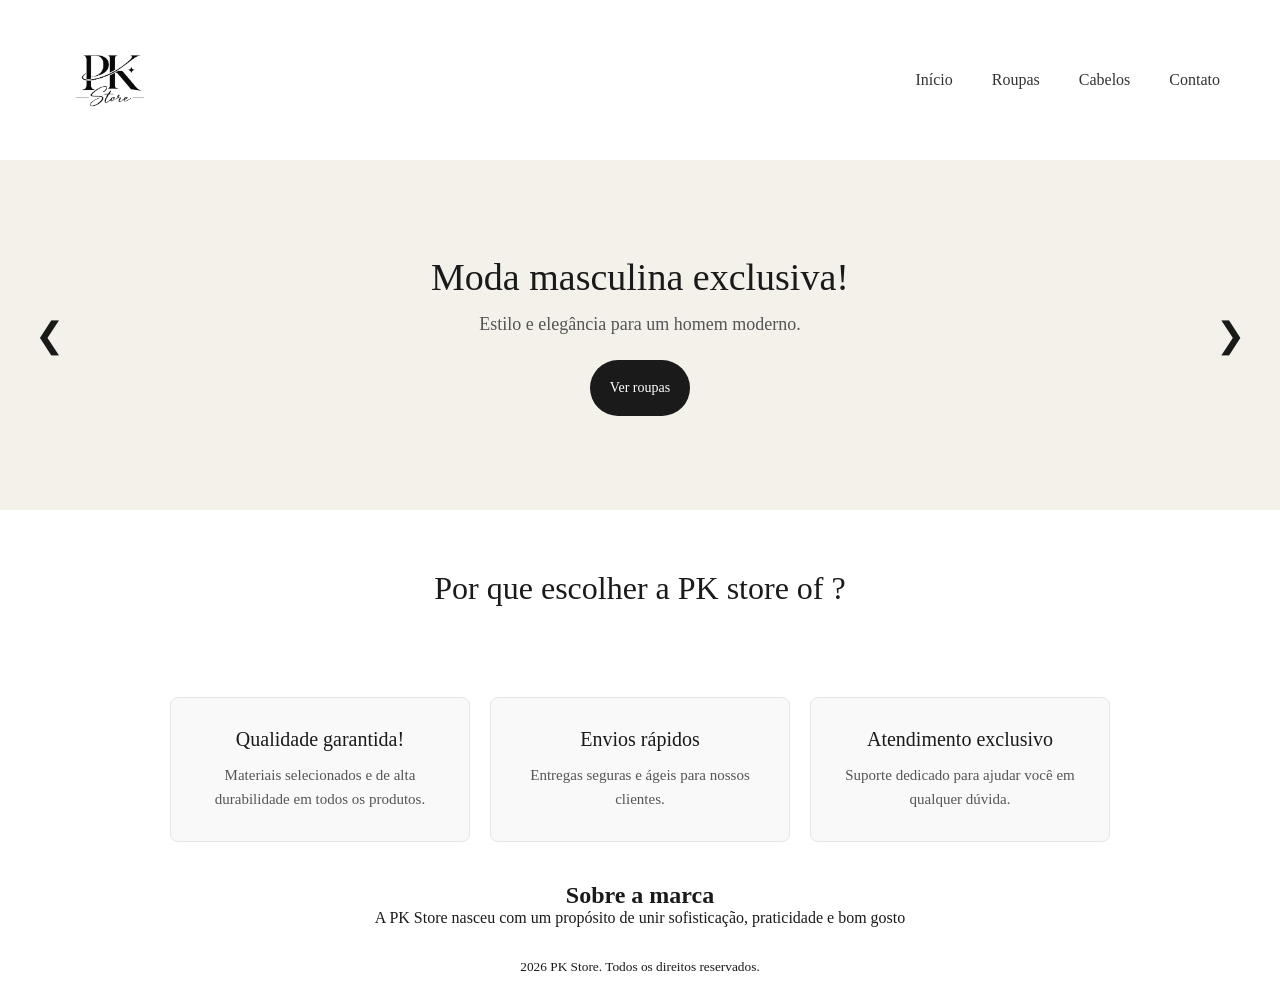
==== index.html @ 9c10cbef "pkstore" ====
<!DOCTYPE html>
<html lang="pt-BR">
    <head>
        <meta charset="UTF-8" />
        <title>PK.STORE.OF</title>
        <link rel="stylesheet" href=".css/style.css">
    </head>
    <body>
        <header id="inicio">
              <img src="assets/img/Logotipo Minimalista PK Store (1) (1).png" alt="Foto da logo tipo da marca, escrito Pk store">
            <section id="itens-head">
                <a href="index.html">Início</a>
                <a href="pages/roupas.html">Roupas</a>
                <a href="pages/cabelos.html">Cabelos</a>
                <a href="pages/contato.html">Contato</a>
            </section>
            </header>

        <main>
           <section id="carrossel">
    <article class="banner ativo">
        <h1>Moda masculina exclusiva!</h1>
        <p>Estilo e elegância para um homem moderno.</p>
        <a class="botao" href="pages/roupas.html">Ver roupas</a>
    </article>

    <article class="banner">
        <h1>Produtos para Cabelos Premium</h1>
        <p>O cuidado ideal para o seu visual todos os dias.</p>
        <a class="botao" href="pages/cabelos.html">Ver cabelos</a>
    </article>

    <article class="banner" id="banner-geral">
                    <h1>Seu estilo do topo aos pés</h1>
                    <p>Da cabeça às roupas. Encontre tudo o que você precisa na PK Store.</p>
                    <a class="botao" href="#secao-sobre">Conhecer marca</a>
                </article>

    <button class="botao-carrossel esquerda" onclick="mudarBanner(-1)">&#10094;</button>
    <button class="botao-carrossel direita" onclick="mudarBanner(1)">&#10095;</button>
            </section>

            <section class="secao-info">
                <h2>Por que escolher a PK store of ?</h2>
            </section>

            <section class="grade-info">
                <article class="bloco-info">
                    <h3>Qualidade garantida!</h3>
                    <p>Materiais selecionados e de alta durabilidade em todos os produtos.</p>
                </article>

                <article class="bloco-info">
                    <h3>Envios rápidos</h3>
                    <p>Entregas seguras e ágeis para nossos clientes.</p>
                </article>

                <article class="bloco-info">
                    <h3>Atendimento exclusivo</h3>
                    <p>Suporte dedicado para ajudar você em qualquer dúvida.</p>
                </article>
            </section>
            </section>

            <section id="secao-sobre">
                <h2>Sobre a marca</h2>
                <p>A PK Store nasceu com um propósito de unir sofisticação, praticidade e bom gosto</p>
            </section>
        </main>
          <footer>
        <p><small>2026 PK Store. Todos os direitos reservados.</small></p>
    </footer>
    <script>
        // Função limpa para controlar os banners através dos botões de seta
        let indiceAtual = 0;
        const banners = document.querySelectorAll('.banner');

        function mudarBanner(direcao) {
            banners[indiceAtual].classList.remove('ativo');
            indiceAtual = (indiceAtual + direcao + banners.length) % banners.length;
            banners[indiceAtual].classList.add('ativo');
        }
    </script>
    </body>
</html>
---- .css/style.css ----
* {
    margin: 0;
    padding: 0;
    box-sizing: border-box;
}

body {
    font-family: 'Times New Roman', Times, serif;
    background-color: #ffffff;
    color: #1a1a1a;
    text-align: center;
}

header {
    display: flex;
    justify-content: space-between;
    align-items: center;
    padding: 30px 60px;
    background-color: #ffffff;
}

header img {
    height: 100px;
}

header a {
    margin-left: 35px;
    color: #333333;
    text-decoration: none;
    font-size: 16px;
}

/* Carrossel e setas de navegação */
#carrossel {
    position: relative;
    width: 100%;
    overflow: hidden;
}

.banner {
    display: none;
    width: 100%;
    background-color: #f4f1ea;
    color: #1a1a1a;
    padding: 60px;
    min-height: 350px;
    flex-direction: column;
    justify-content: center;
    align-items: center;
}

.banner.ativo {
    display: flex;
}

.botao-carrossel {
    position: absolute;
    top: 50%;
    transform: translateY(-50%);
    background-color: transparent;
    border: none;
    font-size: 35px;
    color: #1a1a1a;
    cursor: pointer;
    padding: 20px;
    z-index: 10;
}

.botao-carrossel.esquerda {
    left: 15px;
}

.botao-carrossel.direita {
    right: 15px;
}

.banner h1 {
    font-size: 38px;
    margin-bottom: 15px;
    font-weight: normal;
}

.banner p {
    font-size: 18px;
    color: #555555;
    margin-bottom: 25px;
}

.botao {
    padding: 20px;
    background-color: #1a1a1a;
    color: #ffffff;
    text-decoration: none;
    border-radius: 30px;
    font-size: 14px;
}

.secao-info {
    padding: 60px;
}

.secao-info h2 {
    margin-bottom: 30px;
    font-weight: normal;
    font-size: 32px;
}

.grade-info {
    display: flex;
    flex-direction: row;
    justify-content: center;
    align-items: center;
    gap: 20px;
    flex-wrap: 100%;
}

.bloco-info {
    background-color: #f9f9f9;
    border: 1px solid #e5e5e5;
    padding: 30px;
    width: 300px;
    border-radius: 8px;
    text-align: center;
    margin-bottom: 40px;
}

.bloco-info h3 {
    margin-bottom: 12px;
    font-weight: normal;
    font-size: 20px;
}

.bloco-info p {
    color: #555555;
    font-size: 15px;
    line-height: 1.6;
}

.secao-sobre {
    padding: 60px;
    max-width: 800px;
    margin: 0 auto;
}

.secao-sobre h2 {
    margin-bottom: 15px;
    font-weight: normal;
    font-size: 26px;
}

.secao-sobre p {
    color: #555555;
    font-size: 16px;
    line-height: 1.8;
}

footer {
    padding: 30px;
}
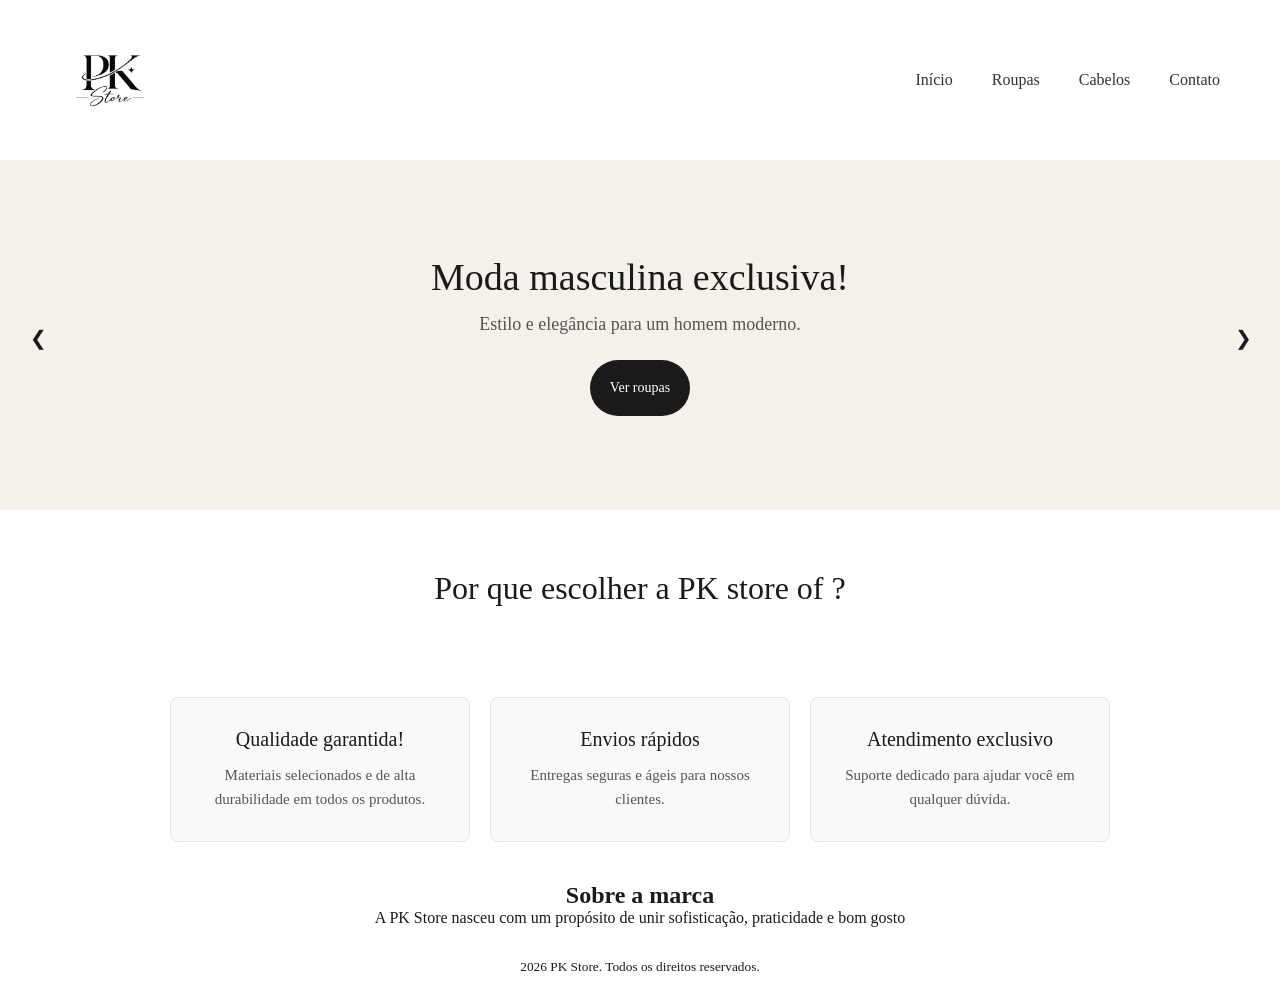
==== commit 306f6b7d: "pkstore" ====
--- a/index.html
+++ b/index.html
@@ -26,7 +26,7 @@
 
     <article class="banner">
         <h1>Produtos para Cabelos Premium</h1>
-        <p>O cuidado ideal para o seu visual todos os dias.</p>
+        <p>Os melhores produtos para seu cabelo.</p>
         <a class="botao" href="pages/cabelos.html">Ver cabelos</a>
     </article>
 
@@ -81,5 +81,14 @@
             banners[indiceAtual].classList.add('ativo');
         }
     </script>
+    
+    <script>
+      setInterval(function() {
+        mudarBanner(1);
+      }, 3500);
+    </script>
+
+  </body>
+</html>
     </body>
 </html>
--- a/.css/style.css
+++ b/.css/style.css
@@ -30,11 +30,10 @@
     font-size: 16px;
 }
 
-/* Carrossel e setas de navegação */
+
 #carrossel {
     position: relative;
     width: 100%;
-    overflow: hidden;
 }
 
 .banner {
@@ -59,11 +58,14 @@
     transform: translateY(-50%);
     background-color: transparent;
     border: none;
-    font-size: 35px;
+    font-size: 20px;
     color: #1a1a1a;
     cursor: pointer;
-    padding: 20px;
-    z-index: 10;
+    padding: 15px;
+    border-radius: 50%;
+    width: 45px;
+    height: 45px;
+    line-height: 1;
 }
 
 .botao-carrossel.esquerda {
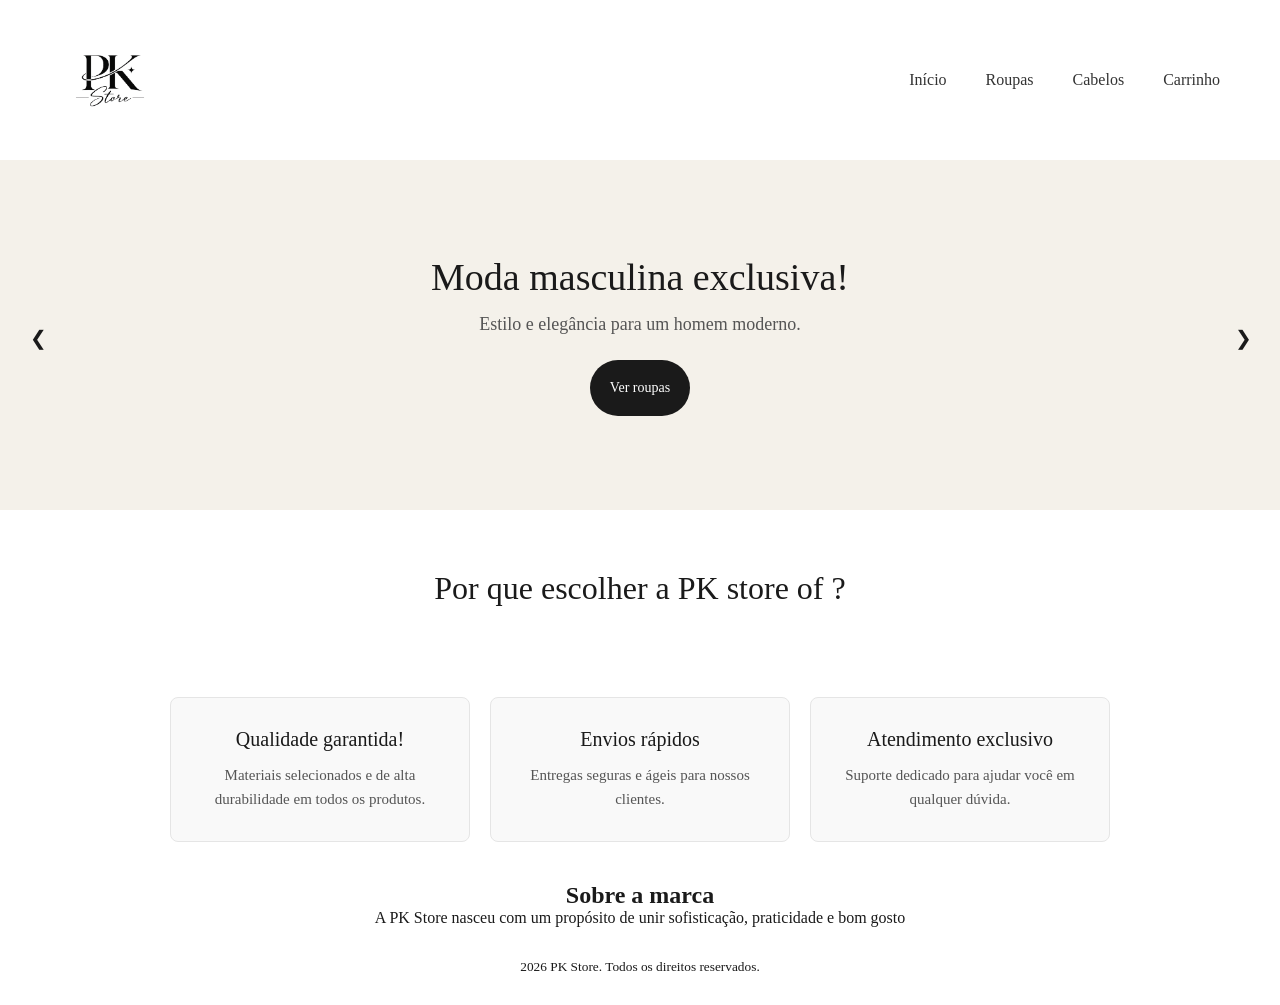
==== commit e2bee866: "pk.of" ====
--- a/index.html
+++ b/index.html
@@ -12,7 +12,7 @@
                 <a href="index.html">Início</a>
                 <a href="pages/roupas.html">Roupas</a>
                 <a href="pages/cabelos.html">Cabelos</a>
-                <a href="pages/contato.html">Contato</a>
+                <a href="pages/contato.html">Carrinho</a>
             </section>
             </header>
 
@@ -71,7 +71,6 @@
         <p><small>2026 PK Store. Todos os direitos reservados.</small></p>
     </footer>
     <script>
-        // Função limpa para controlar os banners através dos botões de seta
         let indiceAtual = 0;
         const banners = document.querySelectorAll('.banner');
 
@@ -81,7 +80,7 @@
             banners[indiceAtual].classList.add('ativo');
         }
     </script>
-    
+
     <script>
       setInterval(function() {
         mudarBanner(1);
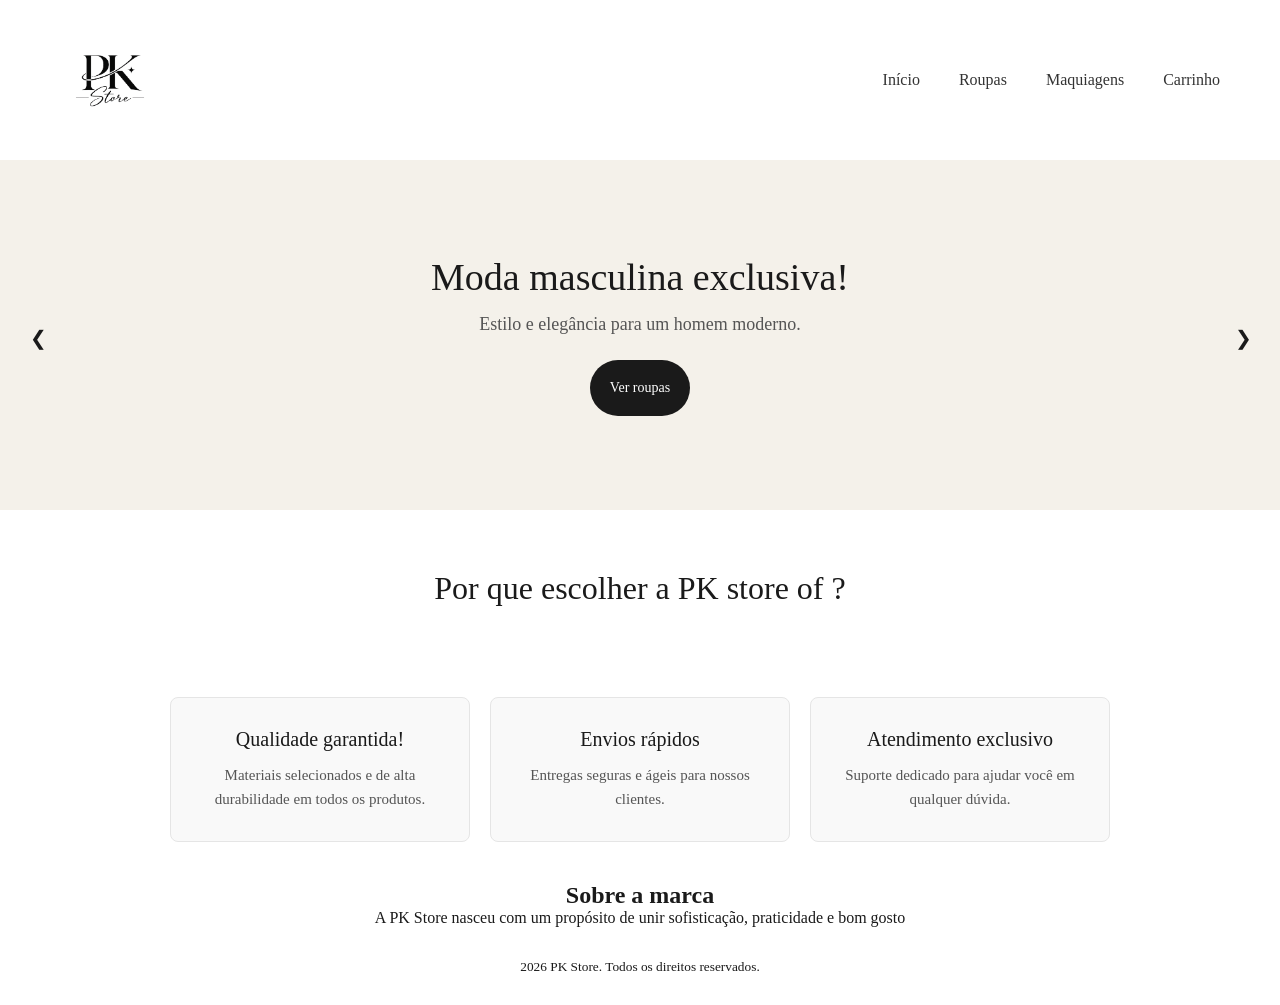
==== commit 4e5de5cf: "pk.of" ====
--- a/index.html
+++ b/index.html
@@ -11,7 +11,7 @@
             <section id="itens-head">
                 <a href="index.html">Início</a>
                 <a href="pages/roupas.html">Roupas</a>
-                <a href="pages/cabelos.html">Cabelos</a>
+                <a href="pages/maquiagens.html">Maquiagens</a>
                 <a href="pages/contato.html">Carrinho</a>
             </section>
             </header>
@@ -25,9 +25,9 @@
     </article>
 
     <article class="banner">
-        <h1>Produtos para Cabelos Premium</h1>
-        <p>Os melhores produtos para seu cabelo.</p>
-        <a class="botao" href="pages/cabelos.html">Ver cabelos</a>
+        <h1>Maquiagens Exclusivas</h1>
+        <p>Destaque a sua beleza com a nossa linha completa de maquiagem.</p>
+        <a class="botao" href="pages/maquiagens.html">Ver maquiagem</a>
     </article>
 
     <article class="banner" id="banner-geral">
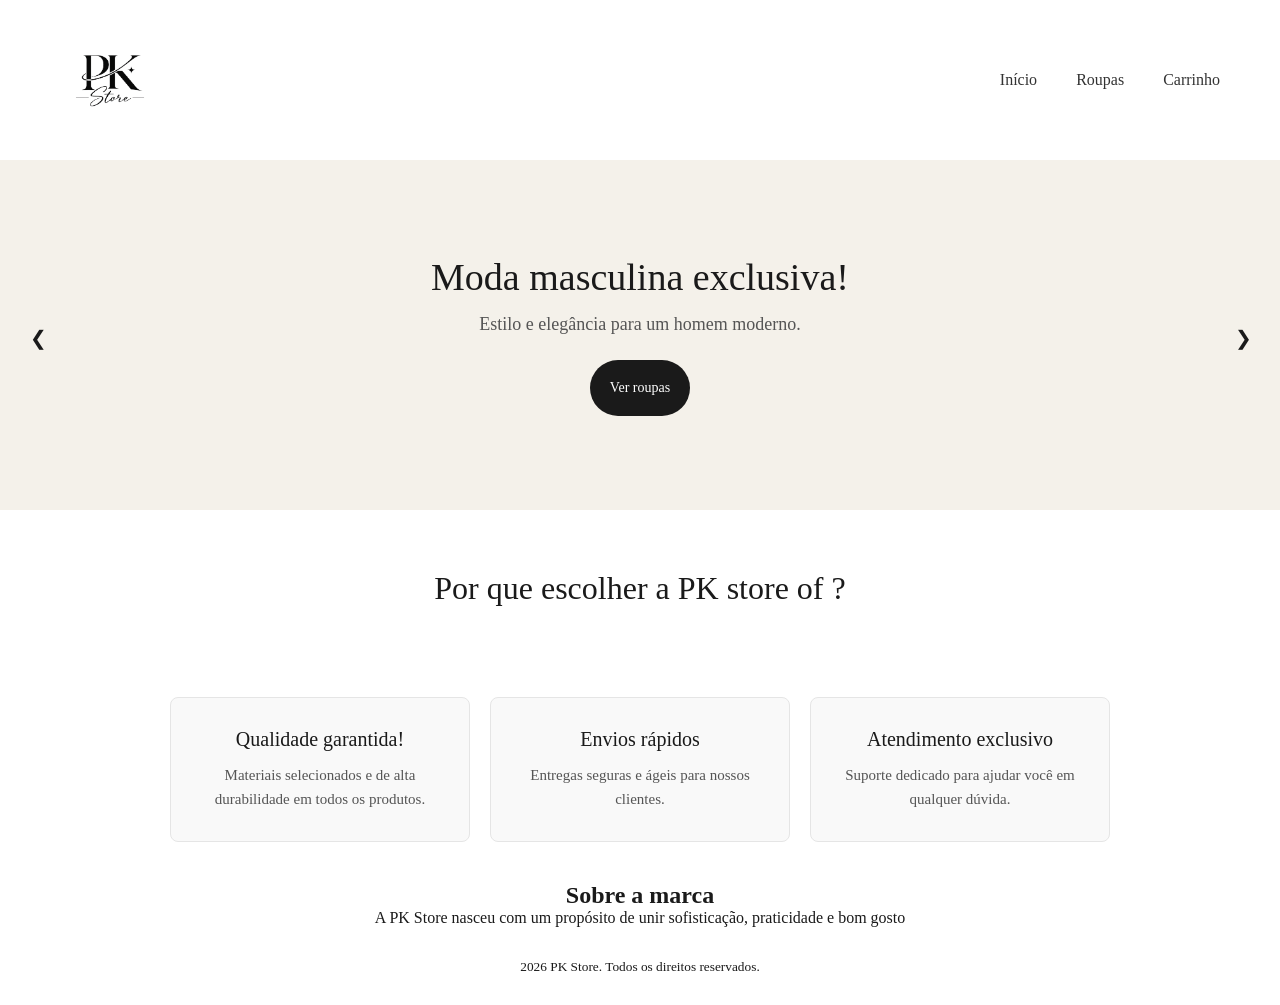
==== commit b8eda644: "pk.of" ====
--- a/index.html
+++ b/index.html
@@ -11,7 +11,6 @@
             <section id="itens-head">
                 <a href="index.html">Início</a>
                 <a href="pages/roupas.html">Roupas</a>
-                <a href="pages/maquiagens.html">Maquiagens</a>
                 <a href="pages/contato.html">Carrinho</a>
             </section>
             </header>
@@ -24,11 +23,6 @@
         <a class="botao" href="pages/roupas.html">Ver roupas</a>
     </article>
 
-    <article class="banner">
-        <h1>Maquiagens Exclusivas</h1>
-        <p>Destaque a sua beleza com a nossa linha completa de maquiagem.</p>
-        <a class="botao" href="pages/maquiagens.html">Ver maquiagem</a>
-    </article>
 
     <article class="banner" id="banner-geral">
                     <h1>Seu estilo do topo aos pés</h1>
